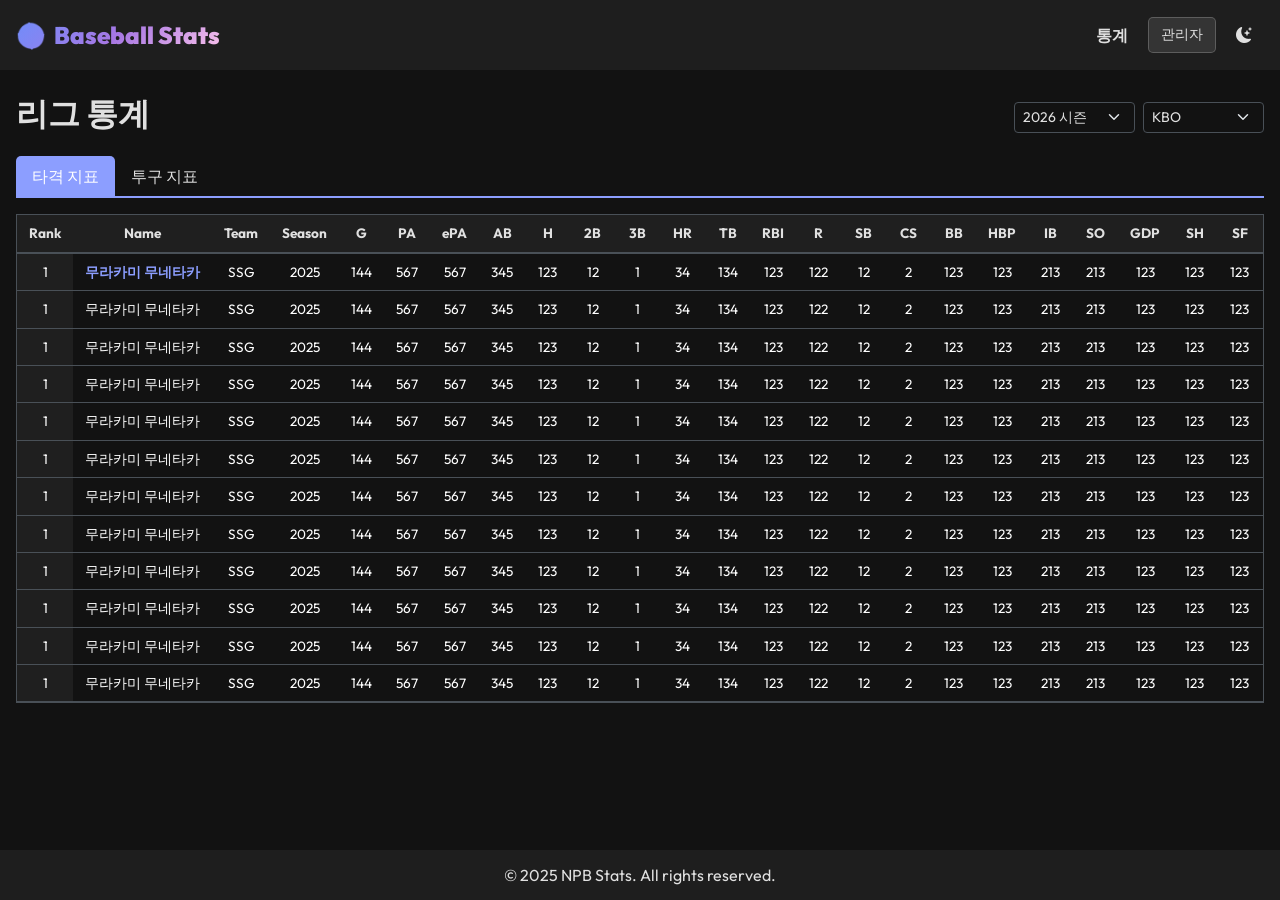
==== src/ui/templates/index.html @ fc19a393 "25-12-21 first commit" ====
<!DOCTYPE html>
<html lang="ko" data-bs-theme="dark">

<head>
    <meta charset="UTF-8">
    <meta name="viewport" content="width=device-width, initial-scale=1.0">
    <!-- 부트스트랩 CSS -->
    <link href="https://cdn.jsdelivr.net/npm/bootstrap@5.3.8/dist/css/bootstrap.min.css" rel="stylesheet"
        crossorigin="anonymous">
    <script src="https://cdn.jsdelivr.net/npm/bootstrap@5.3.8/dist/js/bootstrap.bundle.min.js"
        crossorigin="anonymous"></script>
    <!-- 아이콘 -->
    <link rel="stylesheet" href="https://cdn.jsdelivr.net/npm/bootstrap-icons@1.11.3/font/bootstrap-icons.min.css">
    <!-- 구글 폰트 -->
    <link rel="preconnect" href="https://fonts.googleapis.com">
    <link rel="preconnect" href="https://fonts.gstatic.com" crossorigin>
    <link href="https://fonts.googleapis.com/css2?family=Outfit:wght@300;400;500;600;700;800&display=swap"
        rel="stylesheet">
    <link rel="stylesheet" href="../static/css/style.css">
    <title>NPB Stats</title>
</head>

<body>
    <header class="d-flex justify-content-between align-items-center p-3 text-white">
        <div class="logo">
            <a href="./index.html">
                <span class="pe-1">⚾</span>
                <span class="pb-1">Baseball Stats</span>
            </a>
        </div>
        <div class="d-flex gap-2 align-items-center">
            <button id="indexBtn" class="fw-bold">통계</button>
            <button id="adminBtn">관리자</button>
            <button id="themeBtn">
                <i class="bi bi-moon-stars-fill"></i>
            </button>
        </div>
    </header>

    <main class="main-page container-fluid px-3 my-4">
        <div class="d-flex justify-content-between align-items-center mb-3">
            <h2 class="fw-bold">리그 통계</h2>
            <div class="select-form d-flex gap-2">
                <select class="form-select form-select-sm" id="seasonSelector">
                    <option value="2026">2026 시즌</option>
                    <option value="2025">2025 시즌</option>
                    <option value="2024">2024 시즌</option>
                    <option value="2023">2023 시즌</option>
                    <option value="2022">2022 시즌</option>
                </select>
                <select class="form-select form-select-sm" id="leagueSelector">
                    <option value="KBO">KBO</option>
                    <option value="MLB">MLB</option>
                    <option value="NPB">NPB</option>
                </select>
            </div>
        </div>

        <div class="table-nav mb-3 d-flex">
            <button id="battingBtn" class="table-menu px-3 py-2 border-0 active">타격 지표</button>
            <button id="pitchingBtn" class="table-menu px-3 py-2 border-0">투구 지표</button>
        </div>

        <div class="table-content">
            <table id="battingTable" class="table active">
                <thead>
                    <tr>
                        <th data-column="Rank">Rank</th>
                        <th data-column="Name">Name</th>
                        <th data-column="Team">Team</th>
                        <th data-column="Season">Season</th>
                        <th data-column="G">G</th>
                        <th data-column="PA">PA</th>
                        <th data-column="ePA">ePA</th>
                        <th data-column="AB">AB</th>
                        <th data-column="H">H</th>
                        <th data-column="2B">2B</th>
                        <th data-column="3B">3B</th>
                        <th data-column="HR">HR</th>
                        <th data-column="TB">TB</th>
                        <th data-column="RBI">RBI</th>
                        <th data-column="R">R</th>
                        <th data-column="SB">SB</th>
                        <th data-column="CS">CS</th>
                        <th data-column="BB">BB</th>
                        <th data-column="HBP">HBP</th>
                        <th data-column="IB">IB</th>
                        <th data-column="SO">SO</th>
                        <th data-column="GDP">GDP</th>
                        <th data-column="SH">SH</th>
                        <th data-column="SF">SF</th>
                        <th data-column="AVG">AVG</th>
                        <th data-column="OBP">OBP</th>
                        <th data-column="SLG">SLG</th>
                        <th data-column="OPS">OPS</th>
                        <th data-column="WAR">WAR</th>
                    </tr>
                </thead>
                <tbody>
                    <tr>
                        <td>1</td>
                        <td>
                            <a class="player-name" href="./player.html">무라카미 무네타카</a>
                        </td>
                        <td>SSG</td>
                        <td>2025</td>
                        <td>144</td>
                        <td>567</td>
                        <td>567</td>
                        <td>345</td>
                        <td>123</td>
                        <td>12</td>
                        <td>1</td>
                        <td>34</td>
                        <td>134</td>
                        <td>123</td>
                        <td>122</td>
                        <td>12</td>
                        <td>2</td>
                        <td>123</td>
                        <td>123</td>
                        <td>213</td>
                        <td>213</td>
                        <td>123</td>
                        <td>123</td>
                        <td>123</td>
                        <td>0.456</td>
                        <td>0.456</td>
                        <td>0.678</td>
                        <td>1.012</td>
                        <td>8.88</td>
                    </tr>
                    <tr>
                        <td>1</td>
                        <td>무라카미 무네타카</td>
                        <td>SSG</td>
                        <td>2025</td>
                        <td>144</td>
                        <td>567</td>
                        <td>567</td>
                        <td>345</td>
                        <td>123</td>
                        <td>12</td>
                        <td>1</td>
                        <td>34</td>
                        <td>134</td>
                        <td>123</td>
                        <td>122</td>
                        <td>12</td>
                        <td>2</td>
                        <td>123</td>
                        <td>123</td>
                        <td>213</td>
                        <td>213</td>
                        <td>123</td>
                        <td>123</td>
                        <td>123</td>
                        <td>0.456</td>
                        <td>0.456</td>
                        <td>0.678</td>
                        <td>1.012</td>
                        <td>8.88</td>
                    </tr>
                    <tr>
                        <td>1</td>
                        <td>무라카미 무네타카</td>
                        <td>SSG</td>
                        <td>2025</td>
                        <td>144</td>
                        <td>567</td>
                        <td>567</td>
                        <td>345</td>
                        <td>123</td>
                        <td>12</td>
                        <td>1</td>
                        <td>34</td>
                        <td>134</td>
                        <td>123</td>
                        <td>122</td>
                        <td>12</td>
                        <td>2</td>
                        <td>123</td>
                        <td>123</td>
                        <td>213</td>
                        <td>213</td>
                        <td>123</td>
                        <td>123</td>
                        <td>123</td>
                        <td>0.456</td>
                        <td>0.456</td>
                        <td>0.678</td>
                        <td>1.012</td>
                        <td>8.88</td>
                    </tr>
                    <tr>
                        <td>1</td>
                        <td>무라카미 무네타카</td>
                        <td>SSG</td>
                        <td>2025</td>
                        <td>144</td>
                        <td>567</td>
                        <td>567</td>
                        <td>345</td>
                        <td>123</td>
                        <td>12</td>
                        <td>1</td>
                        <td>34</td>
                        <td>134</td>
                        <td>123</td>
                        <td>122</td>
                        <td>12</td>
                        <td>2</td>
                        <td>123</td>
                        <td>123</td>
                        <td>213</td>
                        <td>213</td>
                        <td>123</td>
                        <td>123</td>
                        <td>123</td>
                        <td>0.456</td>
                        <td>0.456</td>
                        <td>0.678</td>
                        <td>1.012</td>
                        <td>8.88</td>
                    </tr>
                    <tr>
                        <td>1</td>
                        <td>무라카미 무네타카</td>
                        <td>SSG</td>
                        <td>2025</td>
                        <td>144</td>
                        <td>567</td>
                        <td>567</td>
                        <td>345</td>
                        <td>123</td>
                        <td>12</td>
                        <td>1</td>
                        <td>34</td>
                        <td>134</td>
                        <td>123</td>
                        <td>122</td>
                        <td>12</td>
                        <td>2</td>
                        <td>123</td>
                        <td>123</td>
                        <td>213</td>
                        <td>213</td>
                        <td>123</td>
                        <td>123</td>
                        <td>123</td>
                        <td>0.456</td>
                        <td>0.456</td>
                        <td>0.678</td>
                        <td>1.012</td>
                        <td>8.88</td>
                    </tr>
                    <tr>
                        <td>1</td>
                        <td>무라카미 무네타카</td>
                        <td>SSG</td>
                        <td>2025</td>
                        <td>144</td>
                        <td>567</td>
                        <td>567</td>
                        <td>345</td>
                        <td>123</td>
                        <td>12</td>
                        <td>1</td>
                        <td>34</td>
                        <td>134</td>
                        <td>123</td>
                        <td>122</td>
                        <td>12</td>
                        <td>2</td>
                        <td>123</td>
                        <td>123</td>
                        <td>213</td>
                        <td>213</td>
                        <td>123</td>
                        <td>123</td>
                        <td>123</td>
                        <td>0.456</td>
                        <td>0.456</td>
                        <td>0.678</td>
                        <td>1.012</td>
                        <td>8.88</td>
                    </tr>
                    <tr>
                        <td>1</td>
                        <td>무라카미 무네타카</td>
                        <td>SSG</td>
                        <td>2025</td>
                        <td>144</td>
                        <td>567</td>
                        <td>567</td>
                        <td>345</td>
                        <td>123</td>
                        <td>12</td>
                        <td>1</td>
                        <td>34</td>
                        <td>134</td>
                        <td>123</td>
                        <td>122</td>
                        <td>12</td>
                        <td>2</td>
                        <td>123</td>
                        <td>123</td>
                        <td>213</td>
                        <td>213</td>
                        <td>123</td>
                        <td>123</td>
                        <td>123</td>
                        <td>0.456</td>
                        <td>0.456</td>
                        <td>0.678</td>
                        <td>1.012</td>
                        <td>8.88</td>
                    </tr>
                    <tr>
                        <td>1</td>
                        <td>무라카미 무네타카</td>
                        <td>SSG</td>
                        <td>2025</td>
                        <td>144</td>
                        <td>567</td>
                        <td>567</td>
                        <td>345</td>
                        <td>123</td>
                        <td>12</td>
                        <td>1</td>
                        <td>34</td>
                        <td>134</td>
                        <td>123</td>
                        <td>122</td>
                        <td>12</td>
                        <td>2</td>
                        <td>123</td>
                        <td>123</td>
                        <td>213</td>
                        <td>213</td>
                        <td>123</td>
                        <td>123</td>
                        <td>123</td>
                        <td>0.456</td>
                        <td>0.456</td>
                        <td>0.678</td>
                        <td>1.012</td>
                        <td>8.88</td>
                    </tr>
                    <tr>
                        <td>1</td>
                        <td>무라카미 무네타카</td>
                        <td>SSG</td>
                        <td>2025</td>
                        <td>144</td>
                        <td>567</td>
                        <td>567</td>
                        <td>345</td>
                        <td>123</td>
                        <td>12</td>
                        <td>1</td>
                        <td>34</td>
                        <td>134</td>
                        <td>123</td>
                        <td>122</td>
                        <td>12</td>
                        <td>2</td>
                        <td>123</td>
                        <td>123</td>
                        <td>213</td>
                        <td>213</td>
                        <td>123</td>
                        <td>123</td>
                        <td>123</td>
                        <td>0.456</td>
                        <td>0.456</td>
                        <td>0.678</td>
                        <td>1.012</td>
                        <td>8.88</td>
                    </tr>
                    <tr>
                        <td>1</td>
                        <td>무라카미 무네타카</td>
                        <td>SSG</td>
                        <td>2025</td>
                        <td>144</td>
                        <td>567</td>
                        <td>567</td>
                        <td>345</td>
                        <td>123</td>
                        <td>12</td>
                        <td>1</td>
                        <td>34</td>
                        <td>134</td>
                        <td>123</td>
                        <td>122</td>
                        <td>12</td>
                        <td>2</td>
                        <td>123</td>
                        <td>123</td>
                        <td>213</td>
                        <td>213</td>
                        <td>123</td>
                        <td>123</td>
                        <td>123</td>
                        <td>0.456</td>
                        <td>0.456</td>
                        <td>0.678</td>
                        <td>1.012</td>
                        <td>8.88</td>
                    </tr>
                    <tr>
                        <td>1</td>
                        <td>무라카미 무네타카</td>
                        <td>SSG</td>
                        <td>2025</td>
                        <td>144</td>
                        <td>567</td>
                        <td>567</td>
                        <td>345</td>
                        <td>123</td>
                        <td>12</td>
                        <td>1</td>
                        <td>34</td>
                        <td>134</td>
                        <td>123</td>
                        <td>122</td>
                        <td>12</td>
                        <td>2</td>
                        <td>123</td>
                        <td>123</td>
                        <td>213</td>
                        <td>213</td>
                        <td>123</td>
                        <td>123</td>
                        <td>123</td>
                        <td>0.456</td>
                        <td>0.456</td>
                        <td>0.678</td>
                        <td>1.012</td>
                        <td>8.88</td>
                    </tr>
                    <tr>
                        <td>1</td>
                        <td>무라카미 무네타카</td>
                        <td>SSG</td>
                        <td>2025</td>
                        <td>144</td>
                        <td>567</td>
                        <td>567</td>
                        <td>345</td>
                        <td>123</td>
                        <td>12</td>
                        <td>1</td>
                        <td>34</td>
                        <td>134</td>
                        <td>123</td>
                        <td>122</td>
                        <td>12</td>
                        <td>2</td>
                        <td>123</td>
                        <td>123</td>
                        <td>213</td>
                        <td>213</td>
                        <td>123</td>
                        <td>123</td>
                        <td>123</td>
                        <td>0.456</td>
                        <td>0.456</td>
                        <td>0.678</td>
                        <td>1.012</td>
                        <td>8.88</td>
                    </tr>
                </tbody>
            </table>
            <table id="pitchingTable" class="table">
                <thead>
                    <tr>

                    </tr>
                </thead>
                <tbody>
                    <tr></tr>
                </tbody>
            </table>
        </div>
    </main>

    <footer>
        <p class="mb-0">&copy; 2025 NPB Stats. All rights reserved.</p>
    </footer>

    <script src="../static/js/main.js"></script>
</body>

</html>
---- src/ui/static/css/style.css ----
@import url('https://fonts.googleapis.com/css2?family=Outfit:wght@300;400;500;600;700;800&display=swap');

[data-bs-theme="dark"] {
    --bs-body-bg: #121212;
    --bs-body-color: #e0e0e0;
    --bs-primary: #8c9eff;
    --table-header-bg: #1f1f1f;
    --card-bg: #1e1e1e;
    --hover-bg: rgba(255, 255, 255, 0.05);
}

[data-bs-theme="light"] {
    --bs-body-bg: #ffffff;
    --bs-body-color: #212529;
    --bs-primary: #1a237e;
    --table-header-bg: #f8f9fa;
    --card-bg: #ffffff;
    --hover-bg: rgba(0, 0, 0, 0.03);
}

* {
    margin: 0;
    padding: 0;
    box-sizing: border-box;
    text-decoration: none;
    list-style: none;
    outline: none;
    font-family: 'Outfit', -apple-system, sans-serif;
}

body {
    height: 100vh;
    position: relative;
    transition: background-color .3s, color .3s;
}

a {
    text-decoration: none;
    color: inherit;
}

/* 헤더 */

header {
    height: 70px;
    background-color: var(--card-bg);
}

.logo {
    font-size: 24px;
    font-weight: 900;
    background: linear-gradient(135deg, #6e8efb 0%, #a777e3 50%, #fbc2eb 100%);
    background-clip: text;
    color: transparent;
}

header button {
    padding: 0.375rem 0.75rem;
    border-radius: 5px;
    border: none;
    background-color: transparent;
    color: var(--bs-body-color);
}

#adminBtn {
    font-size: 0.9rem;
    background-color: rgba(255, 255, 255, .1);
    border: 1px solid rgba(255, 255, 255, .2);
}

#adminBtn:hover {
    background-color: transparent;
    border: 1px solid transparent;
}

/* 메인 콘텐츠 */

main {
    height: calc(100vh - 70px - 50px - 3rem);
}

.select-form {
    width: 250px;
}

.table-nav {
    border-bottom: 2px solid var(--bs-primary);
}

.table-menu {
    background-color: transparent;
    border-top-right-radius: 5px;
    border-top-left-radius: 5px;
    color: var(--bs-body-color);
}

.table-menu.active {
    background-color: var(--bs-primary);
    color: white;
}

.table-content {
    border: 1px solid var(--bs-border-color);
    overflow-x: auto;
}

.table {
    text-align: center;
    font-size: 0.85rem;
    margin-bottom: 0;
}

.main-page .table {
    display: none;
}

.main-page .table.active {
    display: inline-table;
}

.table thead th {
    background-color: var(--table-header-bg);
    padding: 0.5rem 0.4rem;
    font-weight: bold;
    border-bottom: 2px solid var(--bs-border-color);
    color: var(--bs-body-color);
    text-align: center;
}

.main-page .table thead th,
.main-page .table tbody td {
    min-width: 45px;
    max-width: 150px;
    padding: 0.5rem 0.75rem;
    white-space: nowrap;
}

.main-page .table tbody td:first-child {
    background-color: var(--table-header-bg);
}

.main-page .table .player-name {
    font-weight: bold;
    color: var(--bs-primary);
    cursor: pointer;
    position: relative;
}

.main-page .table .player-name::after {
    content: "";
    position: absolute;
    left: 0;
    bottom: -0.15rem;
    width: 100%;
    height: 2px;
    background-color: var(--bs-primary);
    transform: scaleX(0);
    transform-origin: left;
    transition: transform .25s ease;
}

.main-page .table .player-name:hover::after {
    transform: scaleX(1);
}

/* 푸터 */

footer {
    width: 100%;
    height: 50px;
    display: flex;
    justify-content: center;
    align-items: center;
    background-color: var(--card-bg);
}

/* player.html */

.back-btn {
    padding: 0.375rem 0.75rem;
}

.profile-card {
    background-color: var(--card-bg);
    border: 1px solid var(--bs-border-color);
}

.player-image-box {
    width: 7.5rem;
    height: 9.5rem;
    display: flex;
    justify-content: center;
    align-items: center;
    font-size: 3rem;
    border: 1px solid var(--bs-border-color);
    background-color: #2a2a2a;
}

.bio-table {
    width: 100%;
    font-size: 0.85rem;
}

.bio-table th {
    width: calc(100% / 6);
}

.bio-table td {
    width: calc(100% / 3);
}

.bio-table th,
.bio-table td {
    padding: 0.4rem;
    border: 1px solid var(--bs-border-color);
}

.table-container {
    background-color: var(--card-bg);
    overflow-x: auto;
}

/* admin.html */
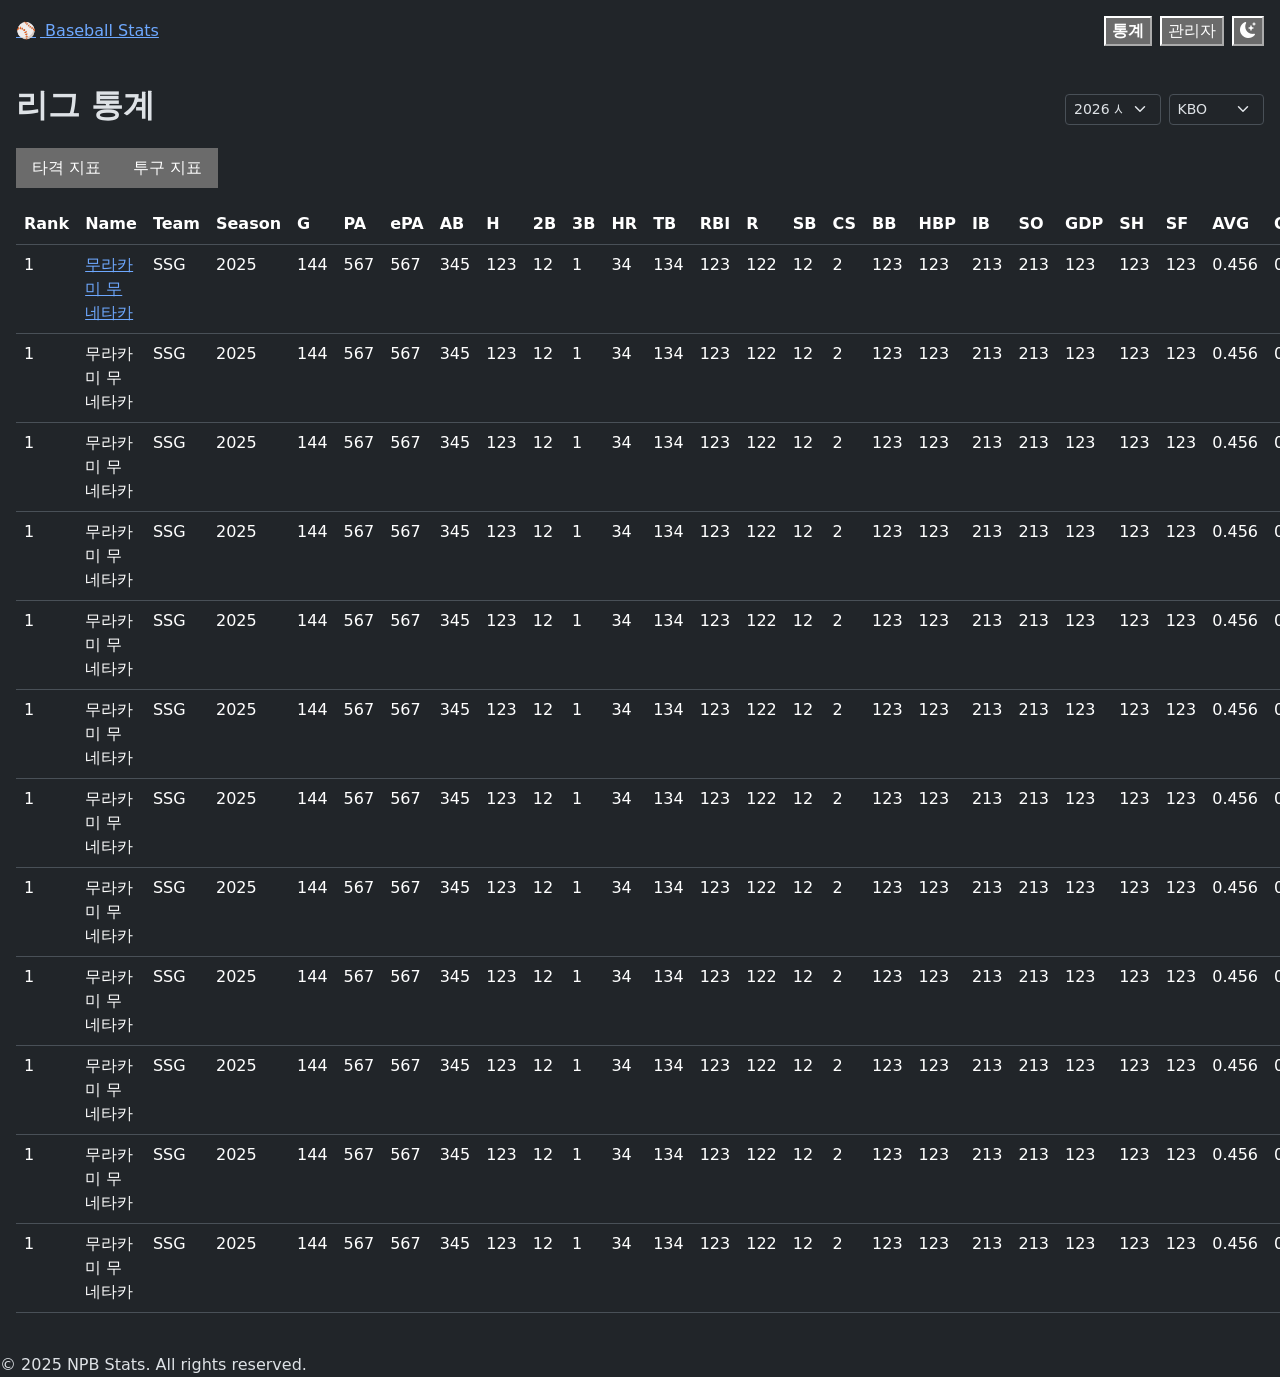
==== commit f4282871: "25-12-22 admin 페이지 완성" ====
--- a/src/ui/templates/index.html
+++ b/src/ui/templates/index.html
@@ -16,14 +16,14 @@
     <link rel="preconnect" href="https://fonts.gstatic.com" crossorigin>
     <link href="https://fonts.googleapis.com/css2?family=Outfit:wght@300;400;500;600;700;800&display=swap"
         rel="stylesheet">
-    <link rel="stylesheet" href="../static/css/style.css">
+    <link rel="stylesheet" href="/static/css/style.css">
     <title>NPB Stats</title>
 </head>
 
 <body>
     <header class="d-flex justify-content-between align-items-center p-3 text-white">
         <div class="logo">
-            <a href="./index.html">
+            <a href="/">
                 <span class="pe-1">⚾</span>
                 <span class="pb-1">Baseball Stats</span>
             </a>
@@ -490,7 +490,7 @@
         <p class="mb-0">&copy; 2025 NPB Stats. All rights reserved.</p>
     </footer>
 
-    <script src="../static/js/main.js"></script>
+    <script src="/static/js/main.js"></script>
 </body>
 
 </html>
